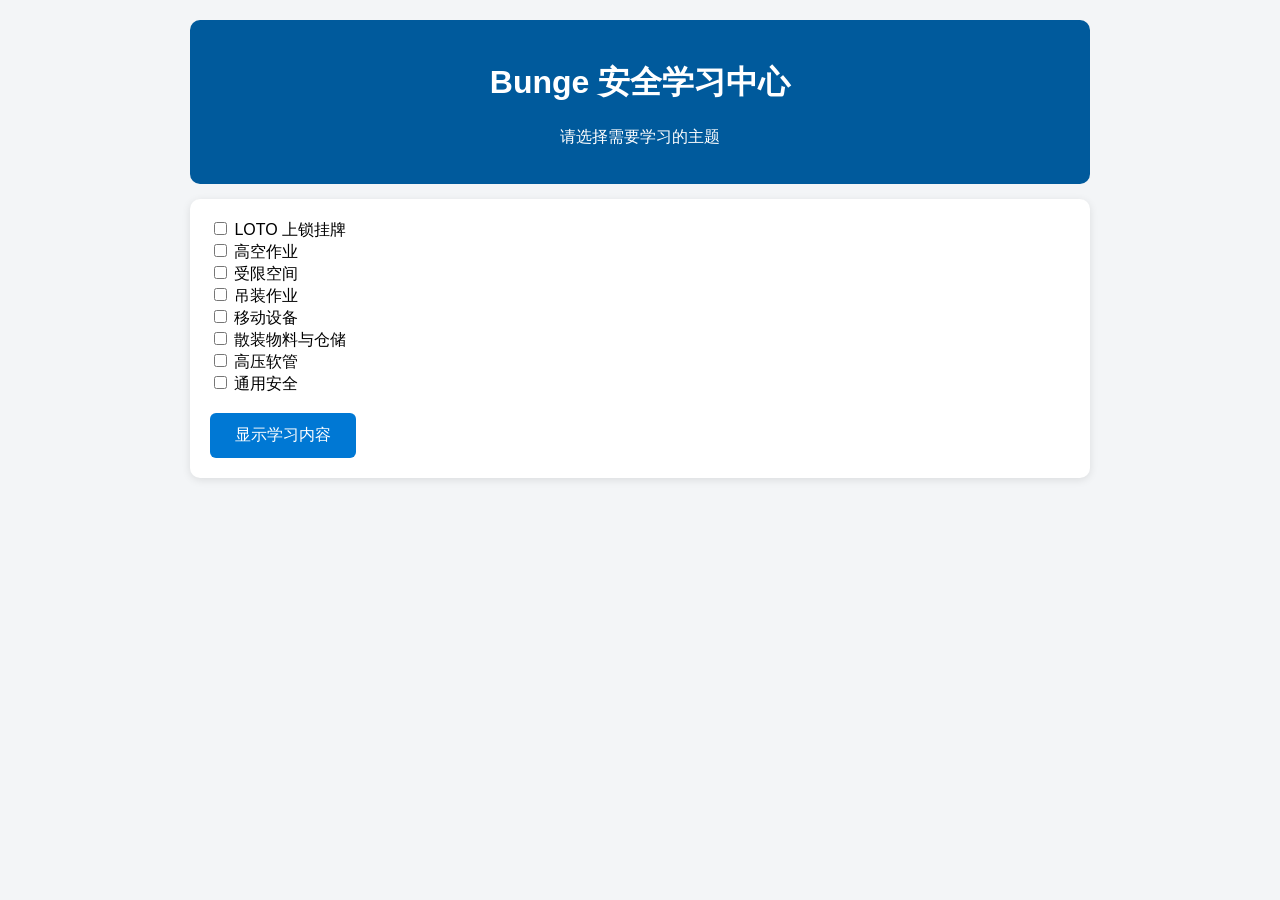
==== index.html @ 01bc8ddc "Rename 安全学习中心 to index.html" ====
<!DOCTYPE html>
<html lang="zh-CN">

<head>
<meta charset="UTF-8">
<meta name="viewport" content="width=device-width, initial-scale=1.0">

<title>Bunge 安全学习中心</title>

<style>

body{
    font-family: Arial, sans-serif;
    margin:0;
    padding:20px;
    background:#f3f5f7;
}

.container{
    max-width:900px;
    margin:auto;
}

.header{
    text-align:center;
    background:#005a9c;
    color:white;
    padding:20px;
    border-radius:10px;
}

.card{
    background:white;
    margin-top:15px;
    padding:20px;
    border-radius:10px;
    box-shadow:0 2px 8px rgba(0,0,0,0.1);
}

.topic{
    margin:10px 0;
}

button{
    background:#0078d4;
    color:white;
    border:none;
    padding:12px 25px;
    border-radius:6px;
    cursor:pointer;
    font-size:16px;
}

button:hover{
    background:#005a9c;
}

.section{
    display:none;
    margin-top:20px;
}

.section h2{
    color:#005a9c;
}

img{
    max-width:100%;
    border-radius:8px;
}

</style>
</head>

<body>

<div class="container">

<div class="header">
    <h1>Bunge 安全学习中心</h1>
    <p>请选择需要学习的主题</p>
</div>

<div class="card">

<label class="topic">
<input type="checkbox" id="loto">
LOTO 上锁挂牌
</label>

<br>

<label class="topic">
<input type="checkbox" id="height">
高空作业
</label>

<br>

<label class="topic">
<input type="checkbox" id="confined">
受限空间
</label>

<br>

<label class="topic">
<input type="checkbox" id="lifting">
吊装作业
</label>

<br>

<label class="topic">
<input type="checkbox" id="mobile">
移动设备
</label>

<br>

<label class="topic">
<input type="checkbox" id="grain">
散装物料与仓储
</label>

<br>

<label class="topic">
<input type="checkbox" id="hose">
高压软管
</label>

<br>

<label class="topic">
<input type="checkbox" id="general">
通用安全
</label>

<br><br>

<button onclick="showContent()">
显示学习内容
</button>

</div>

<!-- LOTO -->

<div class="card section" id="content_loto">

<h2>LOTO 上锁挂牌</h2>

<p>
在维护、清洗、检修设备前，
必须完成隔离、上锁、挂牌和验证。
</p>

<ul>
<li>确认危险能源</li>
<li>执行隔离</li>
<li>个人锁管理</li>
<li>验证零能量状态</li>
</ul>

</div>

<!-- 高空 -->

<div class="card section" id="content_height">

<h2>高空作业</h2>

<p>
1.8米以上作业必须评估坠落风险。
</p>

<ul>
<li>使用护栏</li>
<li>使用安全带</li>
<li>确认锚点</li>
<li>制定救援方案</li>
</ul>

</div>

<!-- 受限空间 -->

<div class="card section" id="content_confined">

<h2>受限空间</h2>

<ul>
<li>许可证审批</li>
<li>气体检测</li>
<li>监护人员</li>
<li>救援设备</li>
</ul>

</div>

<!-- 吊装 -->

<div class="card section" id="content_lifting">

<h2>吊装作业</h2>

<ul>
<li>吊装计划</li>
<li>合格司索工</li>
<li>禁区管理</li>
<li>天气评估</li>
</ul>

</div>

<!-- 移动设备 -->

<div class="card section" id="content_mobile">

<h2>移动设备</h2>

<ul>
<li>系安全带</li>
<li>限速管理</li>
<li>人车分离</li>
<li>叉车检查</li>
</ul>

</div>

<!-- 散装仓储 -->

<div class="card section" id="content_grain">

<h2>散装物料与仓储</h2>

<ul>
<li>防掩埋</li>
<li>仓内作业审批</li>
<li>LOTO要求</li>
<li>连续监测</li>
</ul>

</div>

<!-- 高压软管 -->

<div class="card section" id="content_hose">

<h2>高压软管</h2>

<ul>
<li>固定器检查</li>
<li>减压后拆除</li>
<li>使用防甩装置</li>
<li>定期检查</li>
</ul>

</div>

<!-- 通用安全 -->

<div class="card section" id="content_general">

<h2>通用安全</h2>

<ul>
<li>滑倒绊倒跌倒预防</li>
<li>PPE正确使用</li>
<li>应急响应</li>
<li>事故和未遂报告</li>
</ul>

</div>

</div>

<script>

function showContent(){

let mappings = [
"loto",
"height",
"confined",
"lifting",
"mobile",
"grain",
"hose",
"general"
];

mappings.forEach(function(item){

let checkbox =
document.getElementById(item);

let content =
document.getElementById("content_"+item);

if(checkbox.checked){
content.style.display="block";
}
else{
content.style.display="none";
}

});

window.scrollTo({
top:300,
behavior:'smooth'
});

}

</script>

</body>
</html>
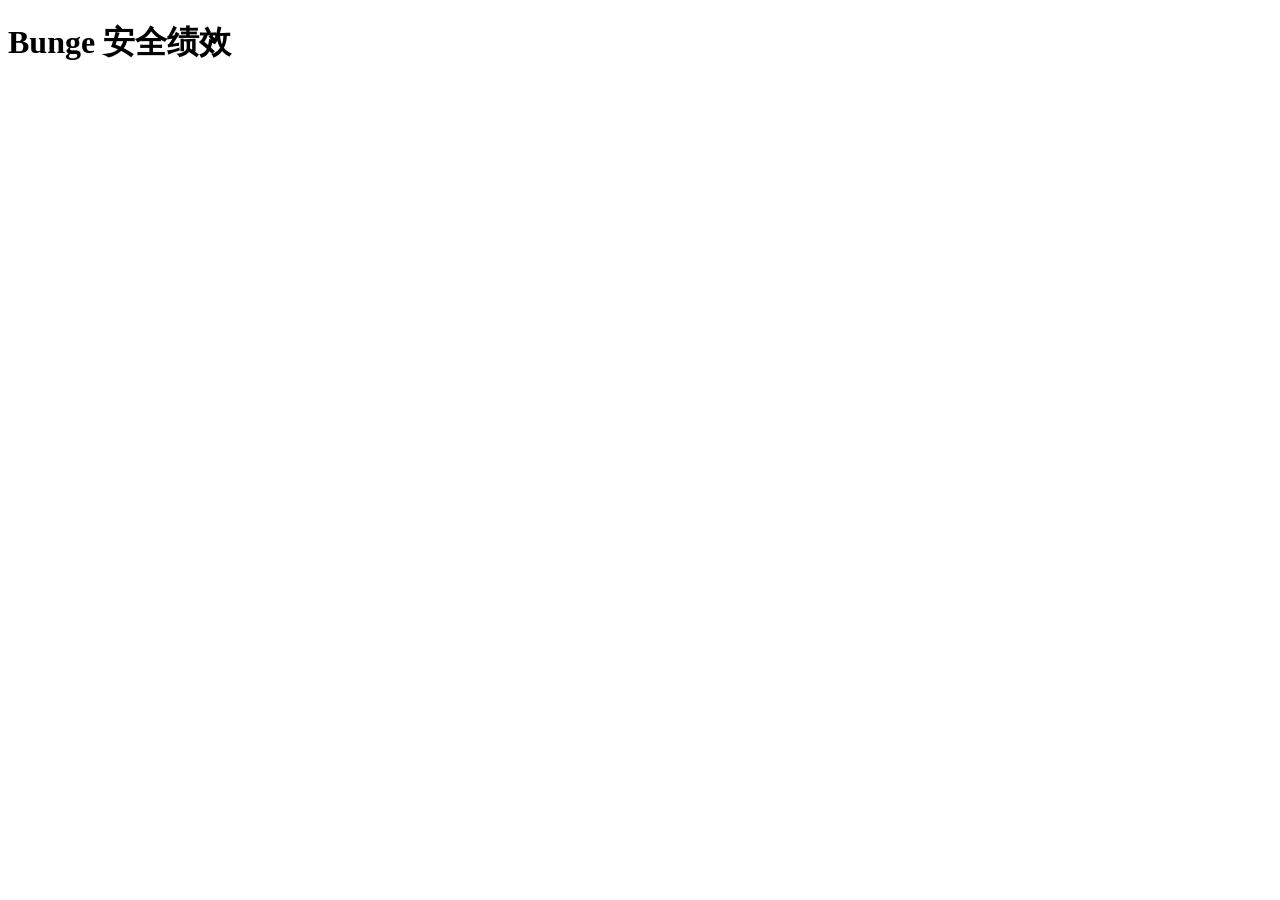
==== commit cfcfe3e5: "Update index.html" ====
--- a/index.html
+++ b/index.html
@@ -3,320 +3,21 @@
 <html lang="zh-CN">
 
 <head>
-<meta charset="UTF-8">
-<meta name="viewport" content="width=device-width, initial-scale=1.0">
+    <meta charset="UTF-8">
+    <meta name="viewport" content="width=device-width, initial-scale=1.0">
+    <title>Bunge 安全绩效</title>
 
-<title>Bunge 安全学习中心</title>
-
-<style>
-
-body{
-    font-family: Arial, sans-serif;
-    margin:0;
-    padding:20px;
-    background:#f3f5f7;
-}
-
-.container{
-    max-width:900px;
-    margin:auto;
-}
-
-.header{
-    text-align:center;
-    background:#005a9c;
-    color:white;
-    padding:20px;
-    border-radius:10px;
-}
-
-.card{
-    background:white;
-    margin-top:15px;
-    padding:20px;
-    border-radius:10px;
-    box-shadow:0 2px 8px rgba(0,0,0,0.1);
-}
-
-.topic{
-    margin:10px 0;
-}
-
-button{
-    background:#0078d4;
-    color:white;
-    border:none;
-    padding:12px 25px;
-    border-radius:6px;
-    cursor:pointer;
-    font-size:16px;
-}
-
-button:hover{
-    background:#005a9c;
-}
-
-.section{
-    display:none;
-    margin-top:20px;
-}
-
-.section h2{
-    color:#005a9c;
-}
-
-img{
-    max-width:100%;
-    border-radius:8px;
-}
-
-</style>
+    <link rel="stylesheet" href="../css/style.css">
+    
 </head>
 
 <body>
 
-<div class="container">
+    <h1>Bunge 安全绩效</h1>
 
-<div class="header">
-    <h1>Bunge 安全学习中心</h1>
-    <p>请选择需要学习的主题</p>
-</div>
+    <p></p>
 
-<div class="card">
 
-<label class="topic">
-<input type="checkbox" id="loto">
-LOTO 上锁挂牌
-</label>
-
-<br>
-
-<label class="topic">
-<input type="checkbox" id="height">
-高空作业
-</label>
-
-<br>
-
-<label class="topic">
-<input type="checkbox" id="confined">
-受限空间
-</label>
-
-<br>
-
-<label class="topic">
-<input type="checkbox" id="lifting">
-吊装作业
-</label>
-
-<br>
-
-<label class="topic">
-<input type="checkbox" id="mobile">
-移动设备
-</label>
-
-<br>
-
-<label class="topic">
-<input type="checkbox" id="grain">
-散装物料与仓储
-</label>
-
-<br>
-
-<label class="topic">
-<input type="checkbox" id="hose">
-高压软管
-</label>
-
-<br>
-
-<label class="topic">
-<input type="checkbox" id="general">
-通用安全
-</label>
-
-<br><br>
-
-<button onclick="showContent()">
-显示学习内容
-</button>
-
-</div>
-
-<!-- LOTO -->
-
-<div class="card section" id="content_loto">
-
-<h2>LOTO 上锁挂牌</h2>
-
-<p>
-在维护、清洗、检修设备前，
-必须完成隔离、上锁、挂牌和验证。
-</p>
-
-<ul>
-<li>确认危险能源</li>
-<li>执行隔离</li>
-<li>个人锁管理</li>
-<li>验证零能量状态</li>
-</ul>
-
-</div>
-
-<!-- 高空 -->
-
-<div class="card section" id="content_height">
-
-<h2>高空作业</h2>
-
-<p>
-1.8米以上作业必须评估坠落风险。
-</p>
-
-<ul>
-<li>使用护栏</li>
-<li>使用安全带</li>
-<li>确认锚点</li>
-<li>制定救援方案</li>
-</ul>
-
-</div>
-
-<!-- 受限空间 -->
-
-<div class="card section" id="content_confined">
-
-<h2>受限空间</h2>
-
-<ul>
-<li>许可证审批</li>
-<li>气体检测</li>
-<li>监护人员</li>
-<li>救援设备</li>
-</ul>
-
-</div>
-
-<!-- 吊装 -->
-
-<div class="card section" id="content_lifting">
-
-<h2>吊装作业</h2>
-
-<ul>
-<li>吊装计划</li>
-<li>合格司索工</li>
-<li>禁区管理</li>
-<li>天气评估</li>
-</ul>
-
-</div>
-
-<!-- 移动设备 -->
-
-<div class="card section" id="content_mobile">
-
-<h2>移动设备</h2>
-
-<ul>
-<li>系安全带</li>
-<li>限速管理</li>
-<li>人车分离</li>
-<li>叉车检查</li>
-</ul>
-
-</div>
-
-<!-- 散装仓储 -->
-
-<div class="card section" id="content_grain">
-
-<h2>散装物料与仓储</h2>
-
-<ul>
-<li>防掩埋</li>
-<li>仓内作业审批</li>
-<li>LOTO要求</li>
-<li>连续监测</li>
-</ul>
-
-</div>
-
-<!-- 高压软管 -->
-
-<div class="card section" id="content_hose">
-
-<h2>高压软管</h2>
-
-<ul>
-<li>固定器检查</li>
-<li>减压后拆除</li>
-<li>使用防甩装置</li>
-<li>定期检查</li>
-</ul>
-
-</div>
-
-<!-- 通用安全 -->
-
-<div class="card section" id="content_general">
-
-<h2>通用安全</h2>
-
-<ul>
-<li>滑倒绊倒跌倒预防</li>
-<li>PPE正确使用</li>
-<li>应急响应</li>
-<li>事故和未遂报告</li>
-</ul>
-
-</div>
-
-</div>
-
-<script>
-
-function showContent(){
-
-let mappings = [
-"loto",
-"height",
-"confined",
-"lifting",
-"mobile",
-"grain",
-"hose",
-"general"
-];
-
-mappings.forEach(function(item){
-
-let checkbox =
-document.getElementById(item);
-
-let content =
-document.getElementById("content_"+item);
-
-if(checkbox.checked){
-content.style.display="block";
-}
-else{
-content.style.display="none";
-}
-
-});
-
-window.scrollTo({
-top:300,
-behavior:'smooth'
-});
-
-}
-
-</script>
 
 </body>
 </html>
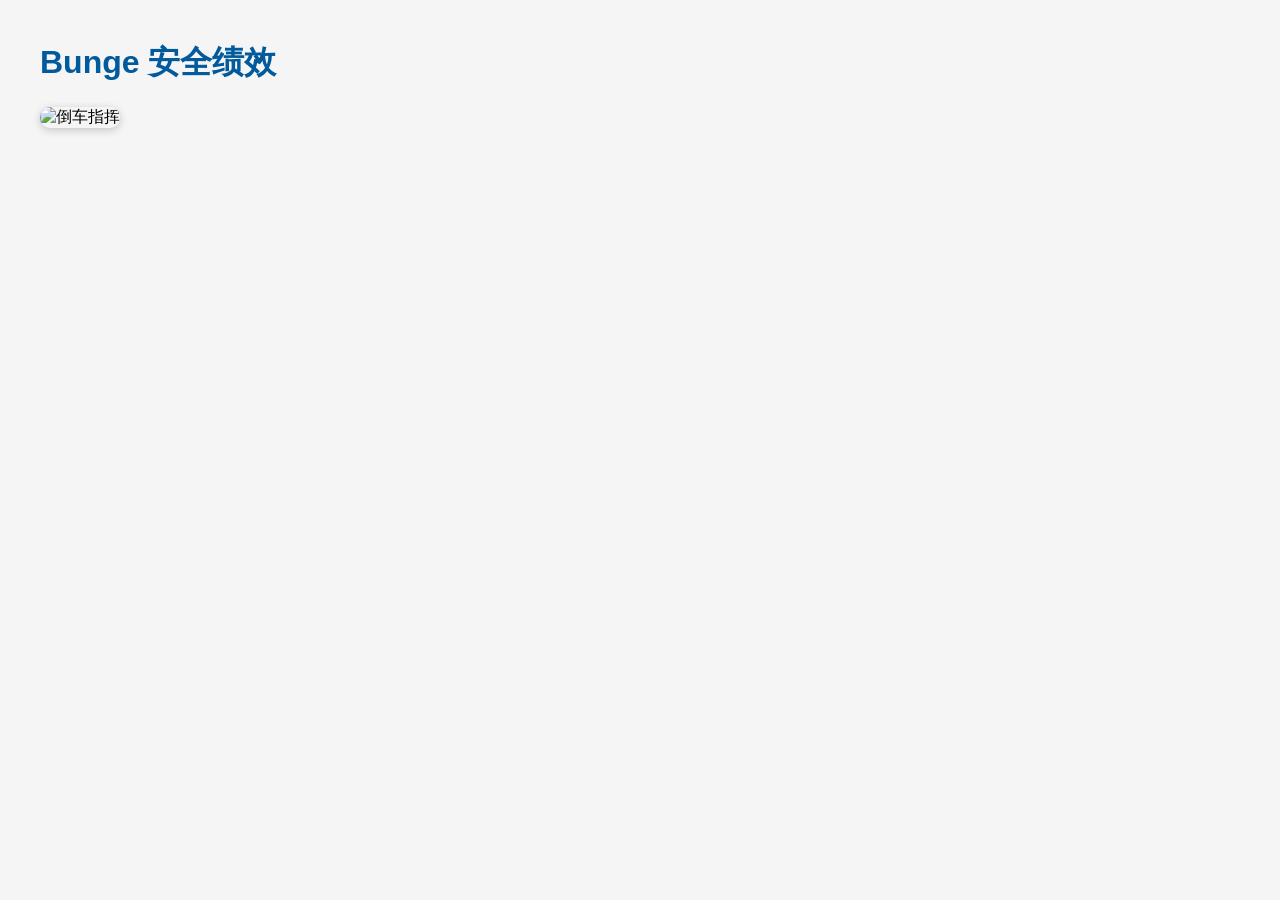
==== commit 21a8e9b8: "Update index.html" ====
--- a/index.html
+++ b/index.html
@@ -17,7 +17,16 @@
 
     <p></p>
 
-
+      <img
+          src="../images/倒车指挥01.png"
+          alt="倒车指挥"
+          style="
+              max-width:100%;
+              height:auto;
+              border-radius:10px;
+              box-shadow:0 2px 8px rgba(0,0,0,0.2);
+                "
+      >
 
 </body>
 </html>
--- a/css/style.css
+++ b/css/style.css
@@ -0,0 +1,70 @@
+
+body {
+    font-family: Arial, sans-serif;
+    max-width: 1200px;
+    margin: auto;
+    padding: 20px;
+    background: #f5f5f5;
+}
+
+h1 {
+    color: #005a9c;
+}
+
+
+h2{
+    background:#005a9c;
+    color:white;
+    padding:10px 15px;
+    border-radius:6px;
+}
+
+.cards {
+    display: grid;
+    grid-template-columns: repeat(auto-fit, minmax(220px, 1fr));
+    gap: 20px;
+}
+
+.card {
+    display: block;
+    background: white;
+    padding: 25px;
+    text-align: center;
+    text-decoration: none;
+    color: #005a9c;
+    font-weight: bold;
+    border-radius: 10px;
+    box-shadow: 0 2px 8px rgba(0,0,0,.15);
+}
+
+.card:hover {
+    background: #005a9c;
+    color: white;
+}
+
+.pdf-button{
+    display: inline-block;
+    margin: 8px;
+    padding: 12px 20px;
+    background: #d9efff;
+    color: #005a9c;
+    text-decoration: none;
+    border-radius: 8px;
+    font-weight: bold;
+    border: 1px solid #7db9e8;
+}
+
+.pdf-button:hover{
+    background:#1f7cc7;
+}
+
+.home-button{
+    display:inline-block;
+    margin-top:20px;
+    padding:12px 20px;
+    background:#28a745;
+    color:white;
+    border-radius:6px;
+    text-decoration:none;
+    font-weight:bold;
+}
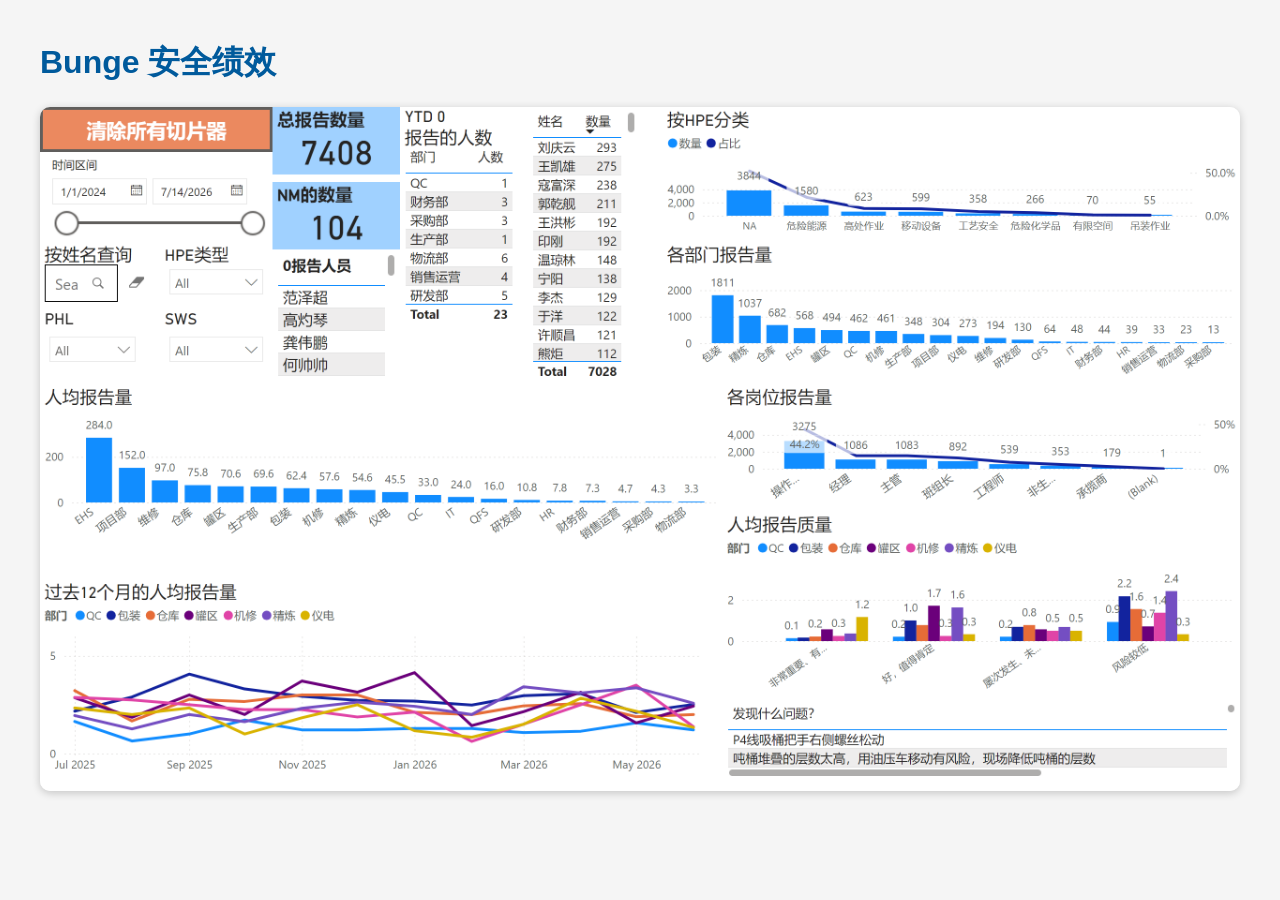
==== commit f8003b43: "Update index.html" ====
--- a/index.html
+++ b/index.html
@@ -18,8 +18,8 @@
     <p></p>
 
       <img
-          src="../images/倒车指挥01.png"
-          alt="倒车指挥"
+          src="../images/safetykpi.png"
+          alt="安全绩效"
           style="
               max-width:100%;
               height:auto;
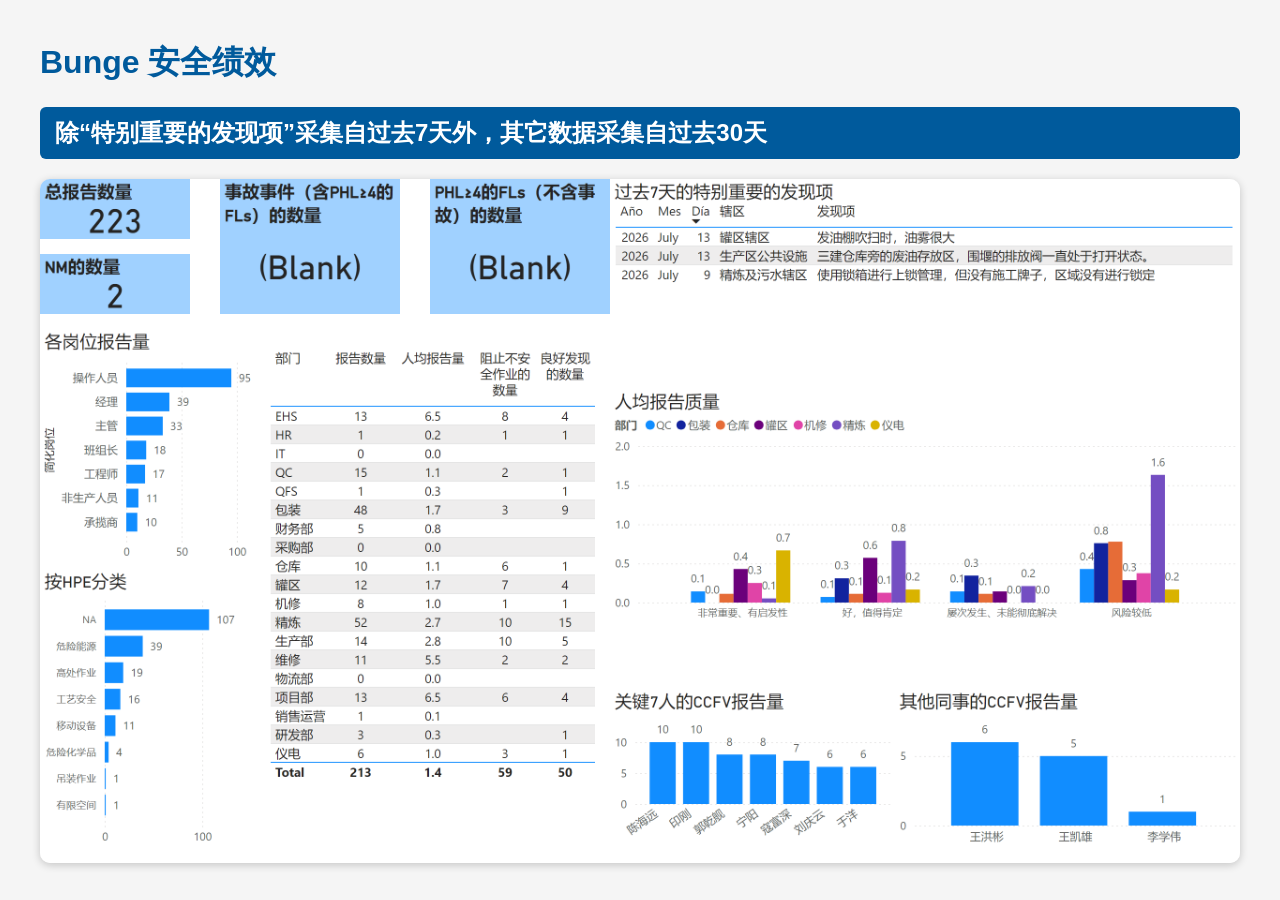
==== commit 611dd3ef: "Update index.html" ====
--- a/index.html
+++ b/index.html
@@ -7,7 +7,7 @@
     <meta name="viewport" content="width=device-width, initial-scale=1.0">
     <title>Bunge 安全绩效</title>
 
-    <link rel="stylesheet" href="../css/style.css">
+    <link rel="stylesheet" href="css/style.css">
     
 </head>
 
@@ -17,8 +17,11 @@
 
     <p></p>
 
+    <h2>除“特别重要的发现项”采集自过去7天外，其它数据采集自过去30天</h2>
+    
+    <p></p>
       <img
-          src="../images/safetykpi.png"
+          src="images/safetykpi.png"
           alt="安全绩效"
           style="
               max-width:100%;
